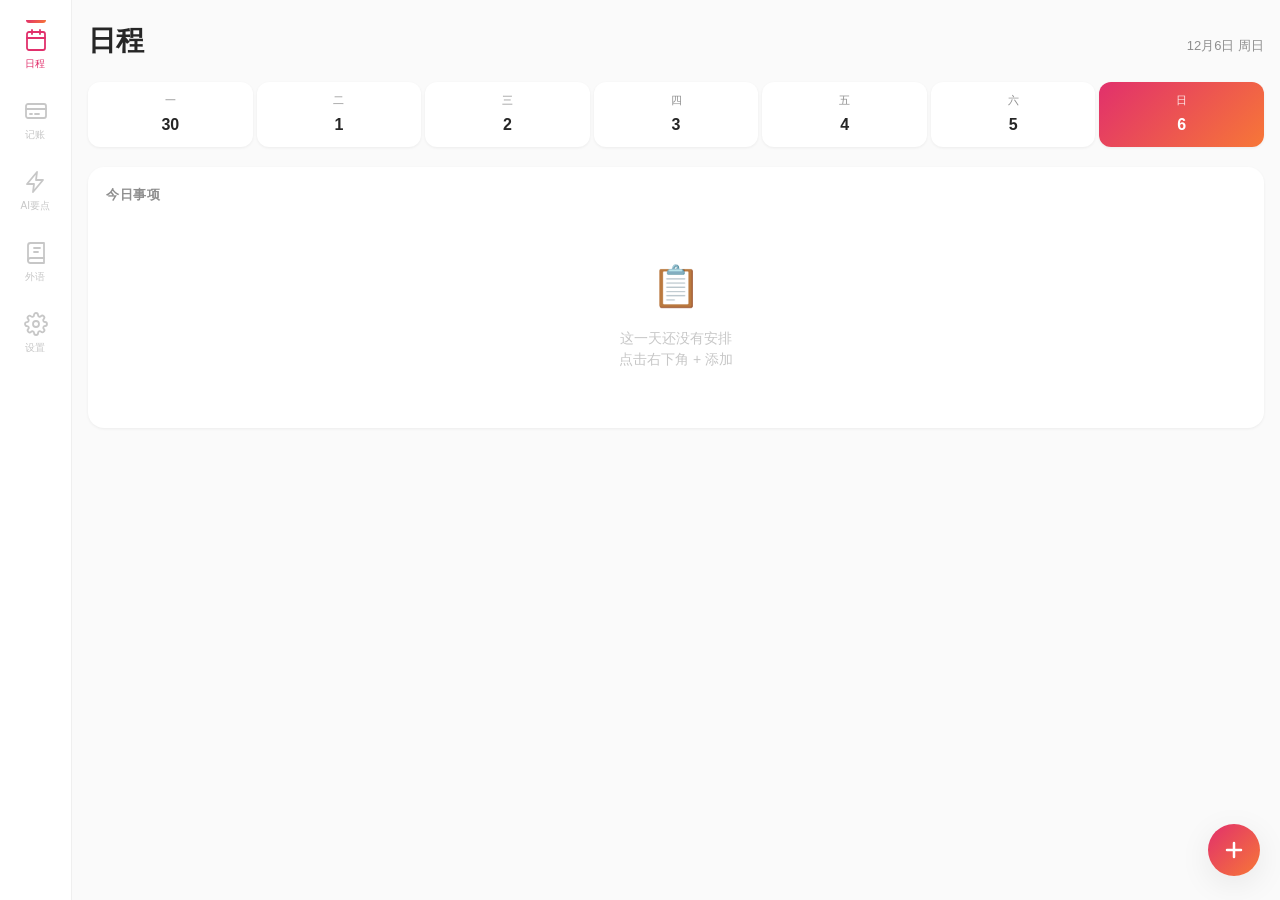
==== index.html @ a67a19cc "个人工作台 PWA" ====
<!DOCTYPE html>
<html lang="zh-CN" data-theme="light" data-skin="default">
<head>
  <meta charset="UTF-8">
  <meta name="viewport" content="width=device-width, initial-scale=1.0, maximum-scale=1.0, user-scalable=no, viewport-fit=cover">

  <!-- iOS PWA -->
  <meta name="apple-mobile-web-app-capable" content="yes">
  <meta name="mobile-web-app-capable" content="yes">
  <meta name="apple-mobile-web-app-status-bar-style" content="default">
  <meta name="apple-mobile-web-app-title" content="工作台">
  <meta name="theme-color" content="#FAFAFA">
  <link rel="manifest" href="manifest.json">

  <title>个人工作台</title>
  <link rel="stylesheet" href="css/styles.css">
</head>
<body>

<div id="app">

  <!-- ===== 左侧导航栏 ===== -->
  <nav id="sidebar">
    <a class="nav-item active" data-module="schedule" href="#schedule">
      <span class="nav-icon">
        <svg viewBox="0 0 24 24"><rect x="3" y="4" width="18" height="18" rx="2"/><path d="M16 2v4M8 2v4M3 10h18"/></svg>
      </span>
      <span class="nav-label">日程</span>
    </a>
    <a class="nav-item" data-module="accounting" href="#accounting">
      <span class="nav-icon">
        <svg viewBox="0 0 24 24"><rect x="2" y="5" width="20" height="14" rx="2"/><path d="M2 10h20M6 15h2M11 15h4"/></svg>
      </span>
      <span class="nav-label">记账</span>
    </a>
    <a class="nav-item" data-module="ai-daily" href="#ai-daily">
      <span class="nav-icon">
        <svg viewBox="0 0 24 24"><path d="M13 2L3 14h7l-1 8 10-12h-7l1-8z"/></svg>
      </span>
      <span class="nav-label">AI要点</span>
    </a>
    <a class="nav-item" data-module="language" href="#language">
      <span class="nav-icon">
        <svg viewBox="0 0 24 24"><path d="M4 19.5A2.5 2.5 0 0 1 6.5 17H20"/><path d="M6.5 2H20v20H6.5A2.5 2.5 0 0 1 4 19.5v-15A2.5 2.5 0 0 1 6.5 2z"/><path d="M10 7h6M10 11h4"/></svg>
      </span>
      <span class="nav-label">外语</span>
    </a>
    <a class="nav-item" data-module="settings" href="#settings">
      <span class="nav-icon">
        <svg viewBox="0 0 24 24"><circle cx="12" cy="12" r="3"/><path d="M19.4 15a1.65 1.65 0 0 0 .33 1.82l.06.06a2 2 0 0 1-2.83 2.83l-.06-.06a1.65 1.65 0 0 0-1.82-.33 1.65 1.65 0 0 0-1 1.51V21a2 2 0 0 1-4 0v-.09A1.65 1.65 0 0 0 9 19.4a1.65 1.65 0 0 0-1.82.33l-.06.06a2 2 0 0 1-2.83-2.83l.06-.06a1.65 1.65 0 0 0 .33-1.82 1.65 1.65 0 0 0-1.51-1H3a2 2 0 0 1 0-4h.09A1.65 1.65 0 0 0 4.6 9a1.65 1.65 0 0 0-.33-1.82l-.06-.06a2 2 0 0 1 2.83-2.83l.06.06a1.65 1.65 0 0 0 1.82.33H9a1.65 1.65 0 0 0 1-1.51V3a2 2 0 0 1 4 0v.09a1.65 1.65 0 0 0 1 1.51 1.65 1.65 0 0 0 1.82-.33l.06-.06a2 2 0 0 1 2.83 2.83l-.06.06a1.65 1.65 0 0 0-.33 1.82V9a1.65 1.65 0 0 0 1.51 1H21a2 2 0 0 1 0 4h-.09a1.65 1.65 0 0 0-1.51 1z"/></svg>
      </span>
      <span class="nav-label">设置</span>
    </a>
  </nav>

  <!-- ===== 内容区 ===== -->
  <main id="content">

    <!-- ========== 日程模块 ========== -->
    <section id="view-schedule" class="view active">
      <div class="view-header">
        <h1>日程</h1>
        <span class="date-badge">--</span>
      </div>

      <div class="week-strip"></div>
      <div class="schedule-list"></div>

      <button class="fab" data-action="add-schedule">
        <svg viewBox="0 0 24 24"><path d="M12 5v14M5 12h14"/></svg>
      </button>
    </section>

    <!-- ========== 记账模块 ========== -->
    <section id="view-accounting" class="view">
      <div class="view-header">
        <h1>记账</h1>
        <span class="date-badge">2026年9月</span>
      </div>

      <div class="summary-card"></div>
      <div class="card category-card"></div>
      <div class="entry-list"></div>

      <button class="fab" data-action="add-entry">
        <svg viewBox="0 0 24 24"><path d="M12 5v14M5 12h14"/></svg>
      </button>
    </section>

    <!-- ========== 每日AI要点模块 ========== -->
    <section id="view-ai-daily" class="view">
      <div class="view-header">
        <h1>AI要点</h1>
        <span class="date-badge">--</span>
      </div>

      <div class="speed-summary">
        <div class="speed-label">今日速览</div>
        <div class="speed-text">加载中...</div>
      </div>

      <div class="section-divider">
        <h2>今日要闻</h2>
        <div class="line"></div>
      </div>
      <div class="card news-container"></div>

      <div class="section-divider">
        <h2>今日学习</h2>
        <div class="line"></div>
      </div>
      <div class="knowledge-container"></div>
    </section>

    <!-- ========== 外语学习模块 ========== -->
    <section id="view-language" class="view">
      <div class="view-header">
        <h1>外语</h1>
        <span class="date-badge">每日口语</span>
      </div>

      <div class="lang-tabs">
        <button class="lang-tab active">口语练习</button>
        <button class="lang-tab">外刊精读</button>
      </div>

      <div class="article-list"></div>
    </section>

    <!-- ========== 其他设置模块 ========== -->
    <section id="view-settings" class="view">
      <div class="view-header">
        <h1>设置</h1>
      </div>

      <div class="setting-section">
        <h2>皮肤颜色</h2>
        <div class="skin-grid">
          <div class="skin-option active" data-skin="default">
            <div class="skin-circle" style="background: linear-gradient(135deg, #E1306C, #F77737)"></div>
            <span class="skin-name">默认</span>
          </div>
          <div class="skin-option" data-skin="mint">
            <div class="skin-circle" style="background: linear-gradient(135deg, #00C9A7, #00B8D9)"></div>
            <span class="skin-name">薄荷</span>
          </div>
          <div class="skin-option" data-skin="sky">
            <div class="skin-circle" style="background: linear-gradient(135deg, #5B7CFA, #00B8D9)"></div>
            <span class="skin-name">天空</span>
          </div>
          <div class="skin-option" data-skin="orange">
            <div class="skin-circle" style="background: linear-gradient(135deg, #FF8C42, #FFB627)"></div>
            <span class="skin-name">暖橙</span>
          </div>
          <div class="skin-option" data-skin="dark">
            <div class="skin-circle" style="background: linear-gradient(135deg, #BB86FC, #03DAC6)"></div>
            <span class="skin-name">暗夜</span>
          </div>
        </div>
      </div>

      <div class="setting-section">
        <h2>今日天气</h2>
        <div class="card">
          <div class="weather-card">
            <span class="weather-icon">📍</span>
            <div class="weather-info">
              <div class="weather-city">正在定位...</div>
              <div class="weather-desc">等待获取位置信息</div>
            </div>
          </div>
        </div>
      </div>

      <div class="setting-section">
        <h2>云同步</h2>
        <div class="card">
          <div class="card-title">服务地址</div>
          <div style="font-size:13px;color:var(--text-secondary);line-height:1.6;margin-bottom:12px">
            填入 Worker 部署地址,启用云同步和实时内容。
          </div>
          <div class="form-row">
            <input class="form-input" type="text" id="api-base-input" placeholder="https://your-worker.workers.dev" style="flex:1">
            <button class="btn btn-primary" id="api-base-save" style="flex-shrink:0;width:60px">保存</button>
          </div>
          <div style="margin-top:12px;display:flex;gap:8px">
            <button class="btn btn-cancel" id="sync-push" style="flex:1">上传数据</button>
            <button class="btn btn-cancel" id="sync-pull" style="flex:1">拉取数据</button>
          </div>
          <div id="sync-status" style="font-size:12px;color:var(--text-tertiary);margin-top:8px;text-align:center"></div>
        </div>
      </div>

      <div class="setting-section">
        <h2>关于</h2>
        <div class="card">
          <div class="card-title">个人工作台</div>
          <div style="font-size:14px;color:var(--text-secondary);line-height:1.6">
            版本 1.0.0<br>
            加到主屏幕即可全屏使用<br>
            数据云端同步 · 清缓存不丢失
          </div>
        </div>
      </div>
    </section>

  </main>
</div>

<!-- ===== 日程添加模态框 ===== -->
<div class="modal-overlay" id="modal-schedule">
  <div class="modal-sheet">
    <div class="modal-handle"></div>
    <div class="modal-title">添加日程</div>
    <form>
      <div class="form-row">
        <div class="form-group">
          <label class="form-label">日期</label>
          <input class="form-input" type="date" name="date" required>
        </div>
        <div class="form-group">
          <label class="form-label">时间</label>
          <input class="form-input" type="time" name="time" placeholder="09:00">
        </div>
      </div>
      <div class="form-group">
        <label class="form-label">标题</label>
        <input class="form-input" type="text" name="title" placeholder="如：团队晨会" required>
      </div>
      <div class="form-group">
        <label class="form-label">备注</label>
        <input class="form-input" type="text" name="desc" placeholder="如：线上 / 30分钟">
      </div>
      <div class="form-actions">
        <button type="button" class="btn btn-cancel">取消</button>
        <button type="submit" class="btn btn-primary">添加</button>
      </div>
    </form>
  </div>
</div>

<!-- ===== 记账添加模态框 ===== -->
<div class="modal-overlay" id="modal-accounting">
  <div class="modal-sheet">
    <div class="modal-handle"></div>
    <div class="modal-title">记一笔</div>
    <form>
      <div class="form-group">
        <label class="form-label">分类</label>
        <div class="category-picker"></div>
      </div>
      <div class="form-group">
        <label class="form-label">金额</label>
        <input class="form-input" type="number" name="amount" placeholder="0.00" step="0.01" min="0" required>
      </div>
      <div class="form-group">
        <label class="form-label">备注</label>
        <input class="form-input" type="text" name="note" placeholder="如：午餐">
      </div>
      <div class="form-group">
        <label class="form-label">日期</label>
        <input class="form-input" type="date" name="date" required>
      </div>
      <div class="form-actions">
        <button type="button" class="btn btn-cancel">取消</button>
        <button type="submit" class="btn btn-primary">保存</button>
      </div>
    </form>
  </div>
</div>

<script src="js/storage.js"></script>
<script src="js/schedule.js"></script>
<script src="js/accounting.js"></script>
<script src="js/ai-daily.js"></script>
<script src="js/language.js"></script>
<script src="js/weather.js"></script>
<script src="js/app.js"></script>
</body>
</html>
---- css/styles.css ----
/* ========================================
   个人工作台 - ins风设计系统
   ======================================== */

/* ===== Reset & Base ===== */
*, *::before, *::after {
  margin: 0;
  padding: 0;
  box-sizing: border-box;
}

html {
  -webkit-text-size-adjust: 100%;
  -webkit-tap-highlight-color: transparent;
}

body {
  font-family: -apple-system, BlinkMacSystemFont, 'Segoe UI', Roboto, 'Helvetica Neue', sans-serif;
  background: var(--bg-primary);
  color: var(--text-primary);
  line-height: 1.5;
  overflow: hidden;
  height: 100vh;
  height: 100dvh;
  transition: background 0.3s ease, color 0.3s ease;
}

a { color: inherit; text-decoration: none; }
button { font-family: inherit; cursor: pointer; border: none; background: none; }
input { font-family: inherit; }

/* ===== CSS Variables: Light Theme (Default) ===== */
:root {
  --bg-primary: #FAFAFA;
  --bg-card: #FFFFFF;
  --bg-nav: #FFFFFF;
  --bg-input: #F5F5F5;
  --bg-tag: #EFEFEF;
  --text-primary: #262626;
  --text-secondary: #8E8E8E;
  --text-tertiary: #C7C7C7;
  --border: #EFEFEF;
  --border-strong: #DBDBDB;
  --accent: #E1306C;
  --accent-2: #F77737;
  --accent-gradient: linear-gradient(135deg, #E1306C 0%, #F77737 100%);
  --accent-soft: rgba(225, 48, 108, 0.08);
  --shadow-sm: 0 1px 3px rgba(0, 0, 0, 0.06);
  --shadow-md: 0 2px 16px rgba(0, 0, 0, 0.06);
  --shadow-lg: 0 8px 32px rgba(0, 0, 0, 0.08);
  --radius-sm: 8px;
  --radius-md: 12px;
  --radius-lg: 16px;
  --radius-xl: 24px;
  --nav-width: 72px;
}

/* ===== Dark Theme ===== */
[data-theme="dark"] {
  --bg-primary: #000000;
  --bg-card: #1C1C1C;
  --bg-nav: #0A0A0A;
  --bg-input: #262626;
  --bg-tag: #2A2A2A;
  --text-primary: #F5F5F5;
  --text-secondary: #999999;
  --text-tertiary: #555555;
  --border: #2A2A2A;
  --border-strong: #3A3A3A;
  --accent-soft: rgba(225, 48, 108, 0.12);
  --shadow-sm: 0 1px 3px rgba(0, 0, 0, 0.3);
  --shadow-md: 0 2px 16px rgba(0, 0, 0, 0.4);
  --shadow-lg: 0 8px 32px rgba(0, 0, 0, 0.5);
}

/* ===== Skin: 薄荷 ===== */
[data-skin="mint"] {
  --accent: #00C9A7;
  --accent-2: #00B8D9;
  --accent-gradient: linear-gradient(135deg, #00C9A7 0%, #00B8D9 100%);
  --accent-soft: rgba(0, 201, 167, 0.08);
}

/* ===== Skin: 天空 ===== */
[data-skin="sky"] {
  --accent: #5B7CFA;
  --accent-2: #00B8D9;
  --accent-gradient: linear-gradient(135deg, #5B7CFA 0%, #00B8D9 100%);
  --accent-soft: rgba(91, 124, 250, 0.08);
}

/* ===== Skin: 暖橙 ===== */
[data-skin="orange"] {
  --accent: #FF8C42;
  --accent-2: #FFB627;
  --accent-gradient: linear-gradient(135deg, #FF8C42 0%, #FFB627 100%);
  --accent-soft: rgba(255, 140, 66, 0.08);
}

/* ===== Skin: 暗夜 (forces dark) ===== */
[data-skin="dark"] {
  --bg-primary: #000000;
  --bg-card: #1C1C1C;
  --bg-nav: #0A0A0A;
  --bg-input: #262626;
  --bg-tag: #2A2A2A;
  --text-primary: #F5F5F5;
  --text-secondary: #999999;
  --text-tertiary: #555555;
  --border: #2A2A2A;
  --border-strong: #3A3A3A;
  --accent: #BB86FC;
  --accent-2: #03DAC6;
  --accent-gradient: linear-gradient(135deg, #BB86FC 0%, #03DAC6 100%);
  --accent-soft: rgba(187, 134, 252, 0.12);
  --shadow-sm: 0 1px 3px rgba(0, 0, 0, 0.3);
  --shadow-md: 0 2px 16px rgba(0, 0, 0, 0.4);
  --shadow-lg: 0 8px 32px rgba(0, 0, 0, 0.5);
}

/* ===== App Layout ===== */
#app {
  display: flex;
  height: 100vh;
  height: 100dvh;
  width: 100vw;
  overflow: hidden;
  padding-top: env(safe-area-inset-top);
  padding-bottom: env(safe-area-inset-bottom);
  padding-left: env(safe-area-inset-left);
  background: var(--bg-primary);
}

/* ===== Sidebar Navigation ===== */
#sidebar {
  flex-shrink: 0;
  width: var(--nav-width);
  background: var(--bg-nav);
  border-right: 1px solid var(--border);
  display: flex;
  flex-direction: column;
  align-items: stretch;
  padding: 16px 0 calc(16px + env(safe-area-inset-bottom));
  gap: 4px;
  z-index: 10;
}

.nav-item {
  display: flex;
  flex-direction: column;
  align-items: center;
  justify-content: center;
  gap: 4px;
  padding: 12px 4px;
  margin: 0 8px;
  border-radius: var(--radius-md);
  color: var(--text-tertiary);
  transition: color 0.2s ease, background 0.2s ease;
  position: relative;
}

.nav-item:active {
  background: var(--bg-input);
}

.nav-item.active {
  color: var(--accent);
}

.nav-item.active::before {
  content: '';
  position: absolute;
  top: 4px;
  left: 50%;
  transform: translateX(-50%);
  width: 20px;
  height: 3px;
  background: var(--accent-gradient);
  border-radius: 0 0 3px 3px;
}

.nav-icon {
  width: 24px;
  height: 24px;
  display: flex;
  align-items: center;
  justify-content: center;
}

.nav-icon svg {
  width: 24px;
  height: 24px;
  stroke: currentColor;
  stroke-width: 1.8;
  fill: none;
  stroke-linecap: round;
  stroke-linejoin: round;
}

.nav-label {
  font-size: 10px;
  font-weight: 500;
  letter-spacing: 0.2px;
}

/* ===== Content Area ===== */
#content {
  flex: 1;
  overflow-y: auto;
  overflow-x: hidden;
  -webkit-overflow-scrolling: touch;
  padding: 20px 16px 100px;
  position: relative;
}

#content::-webkit-scrollbar { width: 0; }

/* ===== Views ===== */
.view {
  display: none;
  animation: fadeIn 0.25s ease;
}

.view.active {
  display: block;
}

@keyframes fadeIn {
  from { opacity: 0; transform: translateY(8px); }
  to { opacity: 1; transform: translateY(0); }
}

/* ===== View Header ===== */
.view-header {
  display: flex;
  align-items: baseline;
  justify-content: space-between;
  margin-bottom: 20px;
}

.view-header h1 {
  font-size: 28px;
  font-weight: 700;
  letter-spacing: -0.5px;
}

.view-header .date-badge {
  font-size: 13px;
  color: var(--text-secondary);
  font-weight: 500;
}

/* ===== Cards ===== */
.card {
  background: var(--bg-card);
  border-radius: var(--radius-lg);
  box-shadow: var(--shadow-sm);
  padding: 18px;
  margin-bottom: 14px;
  transition: background 0.3s ease;
}

.card-title {
  font-size: 13px;
  font-weight: 600;
  color: var(--text-secondary);
  margin-bottom: 12px;
  text-transform: uppercase;
  letter-spacing: 0.5px;
}

/* ===== Schedule Module ===== */
.week-strip {
  display: flex;
  justify-content: space-between;
  gap: 4px;
  margin-bottom: 20px;
}

.week-day {
  flex: 1;
  display: flex;
  flex-direction: column;
  align-items: center;
  gap: 4px;
  padding: 10px 4px;
  border-radius: var(--radius-md);
  background: var(--bg-card);
  box-shadow: var(--shadow-sm);
}

.week-day.today {
  background: var(--accent-gradient);
  color: #fff;
}

.week-day .week-label {
  font-size: 11px;
  color: var(--text-secondary);
}

.week-day.today .week-label {
  color: rgba(255, 255, 255, 0.85);
}

.week-day .week-num {
  font-size: 16px;
  font-weight: 700;
}

.schedule-item {
  display: flex;
  align-items: stretch;
  gap: 12px;
  padding: 14px 0;
  border-bottom: 1px solid var(--border);
}

.schedule-item:last-child { border-bottom: none; }

.schedule-time {
  flex-shrink: 0;
  width: 48px;
  font-size: 13px;
  font-weight: 600;
  color: var(--text-secondary);
  display: flex;
  align-items: flex-start;
  padding-top: 2px;
}

.schedule-dot {
  width: 8px;
  height: 8px;
  border-radius: 50%;
  background: var(--accent);
  margin-top: 6px;
  flex-shrink: 0;
}

.schedule-content { flex: 1; }

.schedule-content .item-title {
  font-size: 15px;
  font-weight: 600;
  margin-bottom: 2px;
}

.schedule-content .item-desc {
  font-size: 13px;
  color: var(--text-secondary);
}

/* ===== Accounting Module ===== */
.summary-card {
  background: var(--accent-gradient);
  border-radius: var(--radius-lg);
  padding: 24px 20px;
  margin-bottom: 16px;
  color: #fff;
  box-shadow: var(--shadow-md);
}

.summary-card .summary-label {
  font-size: 13px;
  opacity: 0.85;
  margin-bottom: 4px;
}

.summary-card .summary-amount {
  font-size: 32px;
  font-weight: 700;
  letter-spacing: -1px;
}

.summary-row {
  display: flex;
  gap: 12px;
  margin-top: 16px;
}

.summary-row .summary-item {
  flex: 1;
  background: rgba(255, 255, 255, 0.15);
  border-radius: var(--radius-md);
  padding: 12px;
}

.summary-row .summary-item .label {
  font-size: 11px;
  opacity: 0.85;
  margin-bottom: 2px;
}

.summary-row .summary-item .amount {
  font-size: 18px;
  font-weight: 700;
}

.category-bar {
  display: flex;
  height: 8px;
  border-radius: 4px;
  overflow: hidden;
  margin-bottom: 8px;
  background: var(--bg-input);
}

.category-bar span {
  display: block;
}

.category-legend {
  display: flex;
  flex-wrap: wrap;
  gap: 12px;
  font-size: 12px;
  color: var(--text-secondary);
}

.category-legend .dot {
  display: inline-block;
  width: 8px;
  height: 8px;
  border-radius: 50%;
  margin-right: 4px;
}

.entry-item {
  display: flex;
  align-items: center;
  gap: 12px;
  padding: 12px 0;
  border-bottom: 1px solid var(--border);
}

.entry-item:last-child { border-bottom: none; }

.entry-icon {
  width: 36px;
  height: 36px;
  border-radius: 10px;
  background: var(--bg-input);
  display: flex;
  align-items: center;
  justify-content: center;
  flex-shrink: 0;
  font-size: 16px;
}

.entry-info { flex: 1; }

.entry-info .entry-cat {
  font-size: 14px;
  font-weight: 600;
}

.entry-info .entry-note {
  font-size: 12px;
  color: var(--text-secondary);
}

.entry-amount {
  font-size: 15px;
  font-weight: 700;
  color: var(--text-primary);
}

/* ===== AI Daily Module ===== */
.speed-summary {
  background: var(--accent-gradient);
  border-radius: var(--radius-lg);
  padding: 20px;
  margin-bottom: 16px;
  color: #fff;
  box-shadow: var(--shadow-md);
}

.speed-summary .speed-label {
  font-size: 12px;
  text-transform: uppercase;
  letter-spacing: 1px;
  opacity: 0.85;
  margin-bottom: 8px;
}

.speed-summary .speed-text {
  font-size: 15px;
  line-height: 1.6;
}

.news-item {
  display: flex;
  gap: 12px;
  padding: 14px 0;
  border-bottom: 1px solid var(--border);
}

.news-item:last-child { border-bottom: none; }

.news-source-tag {
  flex-shrink: 0;
  font-size: 11px;
  font-weight: 600;
  color: var(--accent);
  background: var(--accent-soft);
  padding: 3px 8px;
  border-radius: 6px;
  height: fit-content;
  white-space: nowrap;
}

.news-content { flex: 1; }

.news-content .news-title {
  font-size: 14px;
  font-weight: 600;
  margin-bottom: 4px;
  line-height: 1.4;
}

.news-content .news-summary {
  font-size: 13px;
  color: var(--text-secondary);
  line-height: 1.5;
  display: -webkit-box;
  -webkit-line-clamp: 2;
  -webkit-box-orient: vertical;
  overflow: hidden;
}

.news-content .news-link {
  font-size: 12px;
  color: var(--accent);
  margin-top: 6px;
  display: inline-flex;
  align-items: center;
  gap: 4px;
}

.knowledge-card {
  background: var(--bg-card);
  border-radius: var(--radius-lg);
  box-shadow: var(--shadow-sm);
  padding: 18px;
  margin-bottom: 14px;
  border: 1px solid var(--border);
}

.knowledge-card .knowledge-badge {
  display: inline-block;
  font-size: 11px;
  font-weight: 600;
  color: var(--accent);
  background: var(--accent-soft);
  padding: 3px 10px;
  border-radius: 6px;
  margin-bottom: 10px;
}

.knowledge-card .knowledge-title {
  font-size: 17px;
  font-weight: 700;
  margin-bottom: 8px;
  line-height: 1.3;
}

.knowledge-card .knowledge-desc {
  font-size: 14px;
  color: var(--text-secondary);
  line-height: 1.6;
}

.knowledge-card .knowledge-tags {
  display: flex;
  flex-wrap: wrap;
  gap: 6px;
  margin-top: 12px;
}

.knowledge-tag {
  font-size: 11px;
  background: var(--bg-tag);
  color: var(--text-secondary);
  padding: 4px 10px;
  border-radius: 6px;
}

/* ===== Language Module ===== */
.lang-tabs {
  display: flex;
  gap: 8px;
  margin-bottom: 16px;
}

.lang-tab {
  padding: 8px 16px;
  border-radius: 20px;
  font-size: 13px;
  font-weight: 600;
  background: var(--bg-card);
  color: var(--text-secondary);
  box-shadow: var(--shadow-sm);
  transition: all 0.2s ease;
}

.lang-tab.active {
  background: var(--accent-gradient);
  color: #fff;
  box-shadow: var(--shadow-md);
}

.article-card {
  display: flex;
  gap: 12px;
  background: var(--bg-card);
  border-radius: var(--radius-lg);
  box-shadow: var(--shadow-sm);
  padding: 14px;
  margin-bottom: 12px;
  align-items: flex-start;
}

.article-thumb {
  width: 64px;
  height: 64px;
  border-radius: var(--radius-md);
  background: var(--bg-input);
  flex-shrink: 0;
  display: flex;
  align-items: center;
  justify-content: center;
  font-size: 24px;
}

.article-info { flex: 1; min-width: 0; }

.article-info .article-title {
  font-size: 15px;
  font-weight: 600;
  line-height: 1.3;
  margin-bottom: 4px;
  display: -webkit-box;
  -webkit-line-clamp: 2;
  -webkit-box-orient: vertical;
  overflow: hidden;
}

.article-info .article-meta {
  display: flex;
  align-items: center;
  gap: 8px;
  font-size: 12px;
  color: var(--text-secondary);
}

.article-info .article-link {
  font-size: 12px;
  color: var(--accent);
  margin-top: 6px;
  display: inline-flex;
  align-items: center;
  gap: 4px;
}

/* ===== Settings Module ===== */
.setting-section {
  margin-bottom: 24px;
}

.setting-section h2 {
  font-size: 14px;
  font-weight: 600;
  color: var(--text-secondary);
  margin-bottom: 12px;
  text-transform: uppercase;
  letter-spacing: 0.5px;
}

.skin-grid {
  display: flex;
  gap: 12px;
  flex-wrap: wrap;
}

.skin-option {
  display: flex;
  flex-direction: column;
  align-items: center;
  gap: 6px;
  cursor: pointer;
}

.skin-circle {
  width: 48px;
  height: 48px;
  border-radius: 50%;
  border: 3px solid transparent;
  transition: border-color 0.2s ease;
  display: flex;
  align-items: center;
  justify-content: center;
}

.skin-option.active .skin-circle {
  border-color: var(--accent);
}

.skin-option .skin-name {
  font-size: 11px;
  color: var(--text-secondary);
}

.skin-option.active .skin-name {
  color: var(--text-primary);
  font-weight: 600;
}

.weather-card {
  display: flex;
  align-items: center;
  gap: 16px;
}

.weather-icon {
  font-size: 40px;
}

.weather-info { flex: 1; }

.weather-info .weather-city {
  font-size: 16px;
  font-weight: 600;
}

.weather-info .weather-desc {
  font-size: 13px;
  color: var(--text-secondary);
}

.weather-temp {
  font-size: 36px;
  font-weight: 300;
  letter-spacing: -2px;
}

/* ===== FAB ===== */
.fab {
  position: fixed;
  right: 20px;
  bottom: calc(24px + env(safe-area-inset-bottom));
  width: 52px;
  height: 52px;
  border-radius: 50%;
  background: var(--accent-gradient);
  color: #fff;
  display: flex;
  align-items: center;
  justify-content: center;
  box-shadow: var(--shadow-lg);
  font-size: 24px;
  z-index: 50;
  transition: transform 0.15s ease;
}

.fab:active {
  transform: scale(0.92);
}

.fab svg {
  width: 24px;
  height: 24px;
  stroke: #fff;
  stroke-width: 2.5;
  fill: none;
  stroke-linecap: round;
}

/* ===== Empty State ===== */
.empty-state {
  text-align: center;
  padding: 40px 20px;
  color: var(--text-tertiary);
}

.empty-state .empty-icon {
  font-size: 40px;
  margin-bottom: 12px;
}

.empty-state .empty-text {
  font-size: 14px;
}

/* ===== Section Divider ===== */
.section-divider {
  display: flex;
  align-items: center;
  gap: 8px;
  margin: 20px 0 12px;
}

.section-divider h2 {
  font-size: 16px;
  font-weight: 700;
  white-space: nowrap;
}

.section-divider .line {
  flex: 1;
  height: 1px;
  background: var(--border);
}

/* ===== Modal ===== */
.modal-overlay {
  position: fixed;
  inset: 0;
  background: rgba(0, 0, 0, 0.4);
  display: none;
  z-index: 100;
  align-items: flex-end;
  justify-content: center;
  padding: 0 0 0 var(--nav-width);
  backdrop-filter: blur(4px);
  -webkit-backdrop-filter: blur(4px);
  animation: overlayIn 0.2s ease;
}

.modal-overlay.show {
  display: flex;
}

@keyframes overlayIn {
  from { opacity: 0; }
  to { opacity: 1; }
}

.modal-sheet {
  width: 100%;
  max-width: 480px;
  background: var(--bg-card);
  border-radius: var(--radius-xl) var(--radius-xl) 0 0;
  padding: 24px 20px calc(24px + env(safe-area-inset-bottom));
  box-shadow: var(--shadow-lg);
  animation: sheetIn 0.25s cubic-bezier(0.32, 0.72, 0, 1);
}

@keyframes sheetIn {
  from { transform: translateY(100%); }
  to { transform: translateY(0); }
}

.modal-handle {
  width: 36px;
  height: 4px;
  background: var(--border-strong);
  border-radius: 2px;
  margin: 0 auto 20px;
}

.modal-title {
  font-size: 18px;
  font-weight: 700;
  margin-bottom: 20px;
  text-align: center;
}

/* ===== Form ===== */
.form-group {
  margin-bottom: 16px;
}

.form-label {
  display: block;
  font-size: 13px;
  font-weight: 600;
  color: var(--text-secondary);
  margin-bottom: 6px;
}

.form-input,
.form-select {
  width: 100%;
  padding: 12px 14px;
  border: 1px solid var(--border-strong);
  border-radius: var(--radius-md);
  background: var(--bg-input);
  color: var(--text-primary);
  font-size: 15px;
  outline: none;
  transition: border-color 0.2s ease;
  -webkit-appearance: none;
}

.form-input:focus,
.form-select:focus {
  border-color: var(--accent);
}

.form-row {
  display: flex;
  gap: 12px;
}

.form-row .form-group {
  flex: 1;
}

.form-actions {
  display: flex;
  gap: 12px;
  margin-top: 20px;
}

.btn {
  flex: 1;
  padding: 14px;
  border-radius: var(--radius-md);
  font-size: 15px;
  font-weight: 600;
  transition: opacity 0.15s ease, transform 0.1s ease;
}

.btn:active {
  transform: scale(0.97);
}

.btn-primary {
  background: var(--accent-gradient);
  color: #fff;
  box-shadow: var(--shadow-md);
}

.btn-cancel {
  background: var(--bg-input);
  color: var(--text-secondary);
}

/* ===== Category Picker ===== */
.category-picker {
  display: flex;
  flex-wrap: wrap;
  gap: 8px;
}

.cat-pill {
  padding: 8px 14px;
  border-radius: 20px;
  font-size: 13px;
  font-weight: 500;
  background: var(--bg-input);
  color: var(--text-secondary);
  border: 1.5px solid transparent;
  transition: all 0.2s ease;
}

.cat-pill.active {
  background: var(--accent-soft);
  color: var(--accent);
  border-color: var(--accent);
}

/* ===== Item Delete Button ===== */
.item-delete {
  opacity: 0.5;
  transition: opacity 0.2s ease;
}

.item-delete:active {
  opacity: 1;
}

/* ===== Week Day Selected ===== */
.week-day.selected {
  background: var(--accent-soft);
  color: var(--accent);
}

/* ===== Utility ===== */
.text-accent { color: var(--accent); }
.text-secondary { color: var(--text-secondary); }
.text-sm { font-size: 13px; }
.font-bold { font-weight: 700; }
.mt-2 { margin-top: 8px; }
.mt-3 { margin-top: 12px; }
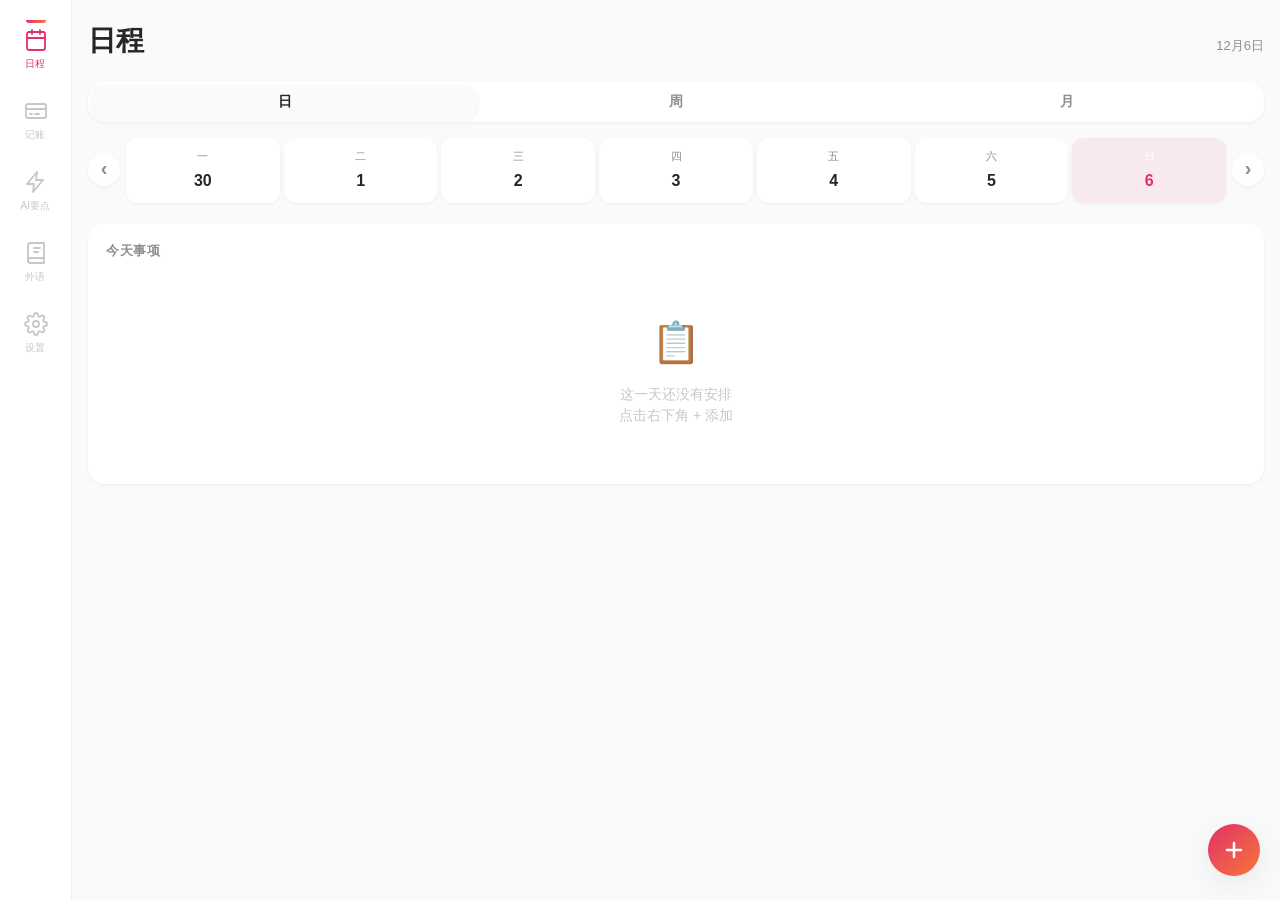
==== commit 7f027817: "feat: schedule day/week/month views with calendar grid + SW v7" ====
--- a/index.html
+++ b/index.html
@@ -6,9 +6,10 @@
 
   <!-- iOS PWA -->
   <meta name="apple-mobile-web-app-capable" content="yes">
-  <meta name="mobile-web-app-capable" content="yes">
+  <meta name="apple-mobile-web-app-capable" content="yes">
   <meta name="apple-mobile-web-app-status-bar-style" content="default">
   <meta name="apple-mobile-web-app-title" content="工作台">
+  <link rel="apple-touch-icon" href="[data-uri]">
   <meta name="theme-color" content="#FAFAFA">
   <link rel="manifest" href="manifest.json">
 
@@ -63,8 +64,13 @@
         <span class="date-badge">--</span>
       </div>
 
-      <div class="week-strip"></div>
-      <div class="schedule-list"></div>
+      <div class="schedule-tabs">
+        <button class="schedule-tab active" data-view="day">日</button>
+        <button class="schedule-tab" data-view="week">周</button>
+        <button class="schedule-tab" data-view="month">月</button>
+      </div>
+
+      <div class="schedule-content"></div>
 
       <button class="fab" data-action="add-schedule">
         <svg viewBox="0 0 24 24"><path d="M12 5v14M5 12h14"/></svg>
--- a/css/styles.css
+++ b/css/styles.css
@@ -272,9 +272,37 @@
 /* ===== Schedule Module ===== */
 .week-strip {
   display: flex;
-  justify-content: space-between;
+  align-items: center;
+  gap: 6px;
+  margin-bottom: 20px;
+}
+
+.week-nav {
+  flex-shrink: 0;
+  width: 32px;
+  height: 32px;
+  border-radius: 50%;
+  border: none;
+  background: var(--bg-card);
+  color: var(--text-secondary);
+  font-size: 20px;
+  font-weight: 700;
+  cursor: pointer;
+  box-shadow: var(--shadow-sm);
+  display: flex;
+  align-items: center;
+  justify-content: center;
+  padding-bottom: 3px;
+}
+
+.week-nav:active {
+  transform: scale(0.92);
+}
+
+.week-days-row {
+  flex: 1;
+  display: flex;
   gap: 4px;
-  margin-bottom: 20px;
 }
 
 .week-day {
@@ -287,6 +315,7 @@
   border-radius: var(--radius-md);
   background: var(--bg-card);
   box-shadow: var(--shadow-sm);
+  position: relative;
 }
 
 .week-day.today {
@@ -294,6 +323,11 @@
   color: #fff;
 }
 
+.week-day.selected:not(.today) {
+  border: 2px solid var(--accent-color);
+  padding: 8px 2px;
+}
+
 .week-day .week-label {
   font-size: 11px;
   color: var(--text-secondary);
@@ -306,6 +340,259 @@
 .week-day .week-num {
   font-size: 16px;
   font-weight: 700;
+}
+
+.week-dot {
+  position: absolute;
+  bottom: 4px;
+  width: 5px;
+  height: 5px;
+  border-radius: 50%;
+  background: var(--accent-color);
+}
+
+.week-day.today .week-dot {
+  background: #fff;
+}
+
+/* ===== Schedule View Tabs ===== */
+.schedule-tabs {
+  display: flex;
+  gap: 4px;
+  margin-bottom: 16px;
+  background: var(--bg-card);
+  border-radius: var(--radius-lg);
+  padding: 3px;
+  box-shadow: var(--shadow-sm);
+}
+
+.schedule-tab {
+  flex: 1;
+  padding: 8px 0;
+  border: none;
+  border-radius: var(--radius-md);
+  background: transparent;
+  color: var(--text-secondary);
+  font-size: 14px;
+  font-weight: 600;
+  cursor: pointer;
+  transition: all 0.2s;
+}
+
+.schedule-tab.active {
+  background: var(--bg-primary);
+  color: var(--accent-color);
+  box-shadow: var(--shadow-sm);
+}
+
+/* ===== Week View ===== */
+.week-nav-bar {
+  display: flex;
+  align-items: center;
+  justify-content: center;
+  gap: 16px;
+  margin-bottom: 16px;
+}
+
+.week-range-label {
+  font-size: 15px;
+  font-weight: 600;
+  color: var(--text-primary);
+  min-width: 140px;
+  text-align: center;
+}
+
+.week-day-row {
+  display: flex;
+  align-items: flex-start;
+  gap: 12px;
+  padding: 12px 14px;
+  border-radius: var(--radius-md);
+  background: var(--bg-card);
+  box-shadow: var(--shadow-sm);
+  margin-bottom: 8px;
+  cursor: pointer;
+}
+
+.week-day-row:active {
+  transform: scale(0.98);
+}
+
+.week-day-row.today {
+  border-left: 3px solid var(--accent-color);
+}
+
+.wdr-left {
+  flex-shrink: 0;
+  width: 60px;
+  display: flex;
+  flex-direction: column;
+  gap: 2px;
+}
+
+.wdr-weekday {
+  font-size: 11px;
+  color: var(--text-tertiary);
+}
+
+.wdr-date {
+  font-size: 15px;
+  font-weight: 700;
+  color: var(--text-primary);
+}
+
+.wdr-today-tag {
+  font-size: 10px;
+  color: var(--accent-color);
+  font-weight: 600;
+}
+
+.wdr-right {
+  flex: 1;
+  display: flex;
+  flex-direction: column;
+  gap: 4px;
+}
+
+.wdr-item {
+  display: flex;
+  align-items: center;
+  gap: 8px;
+}
+
+.wdr-time {
+  font-size: 12px;
+  color: var(--text-secondary);
+  font-weight: 600;
+  flex-shrink: 0;
+}
+
+.wdr-title {
+  font-size: 14px;
+  color: var(--text-primary);
+  overflow: hidden;
+  text-overflow: ellipsis;
+  white-space: nowrap;
+}
+
+.wdr-more {
+  font-size: 12px;
+  color: var(--text-tertiary);
+}
+
+.wdr-empty {
+  font-size: 13px;
+  color: var(--text-tertiary);
+}
+
+/* ===== Month View ===== */
+.month-nav-bar {
+  display: flex;
+  align-items: center;
+  justify-content: center;
+  gap: 16px;
+  margin-bottom: 16px;
+}
+
+.month-range-label {
+  font-size: 16px;
+  font-weight: 700;
+  color: var(--text-primary);
+  min-width: 120px;
+  text-align: center;
+}
+
+.calendar-grid {
+  background: var(--bg-card);
+  border-radius: var(--radius-lg);
+  box-shadow: var(--shadow-sm);
+  padding: 12px;
+  margin-bottom: 16px;
+}
+
+.cal-header-row {
+  display: grid;
+  grid-template-columns: repeat(7, 1fr);
+  gap: 2px;
+  margin-bottom: 8px;
+}
+
+.cal-header {
+  text-align: center;
+  font-size: 11px;
+  font-weight: 600;
+  color: var(--text-tertiary);
+  padding: 4px 0;
+}
+
+.cal-body {
+  display: grid;
+  grid-template-columns: repeat(7, 1fr);
+  gap: 2px;
+}
+
+.cal-cell {
+  aspect-ratio: 1;
+  display: flex;
+  flex-direction: column;
+  align-items: center;
+  justify-content: center;
+  gap: 2px;
+  border-radius: var(--radius-sm);
+  cursor: pointer;
+  position: relative;
+  transition: background 0.15s;
+}
+
+.cal-cell.empty {
+  cursor: default;
+}
+
+.cal-cell:not(.empty):active {
+  background: var(--bg-secondary);
+}
+
+.cal-cell.today {
+  background: var(--accent-light);
+}
+
+.cal-cell.today .cal-day-num {
+  color: var(--accent-color);
+  font-weight: 800;
+}
+
+.cal-cell.selected {
+  background: var(--accent-gradient);
+}
+
+.cal-cell.selected .cal-day-num {
+  color: #fff;
+}
+
+.cal-cell.selected .cal-count {
+  color: rgba(255, 255, 255, 0.9);
+}
+
+.cal-day-num {
+  font-size: 14px;
+  font-weight: 600;
+  color: var(--text-primary);
+}
+
+.cal-dot {
+  width: 5px;
+  height: 5px;
+  border-radius: 50%;
+  background: var(--accent-color);
+}
+
+.cal-cell.selected .cal-dot {
+  background: #fff;
+}
+
+.cal-count {
+  font-size: 10px;
+  color: var(--text-tertiary);
 }
 
 .schedule-item {
@@ -338,9 +625,9 @@
   flex-shrink: 0;
 }
 
-.schedule-content { flex: 1; }
-
-.schedule-content .item-title {
+.schedule-content-cell { flex: 1; }
+
+.schedule-content-cell .item-title {
   font-size: 15px;
   font-weight: 600;
   margin-bottom: 2px;
